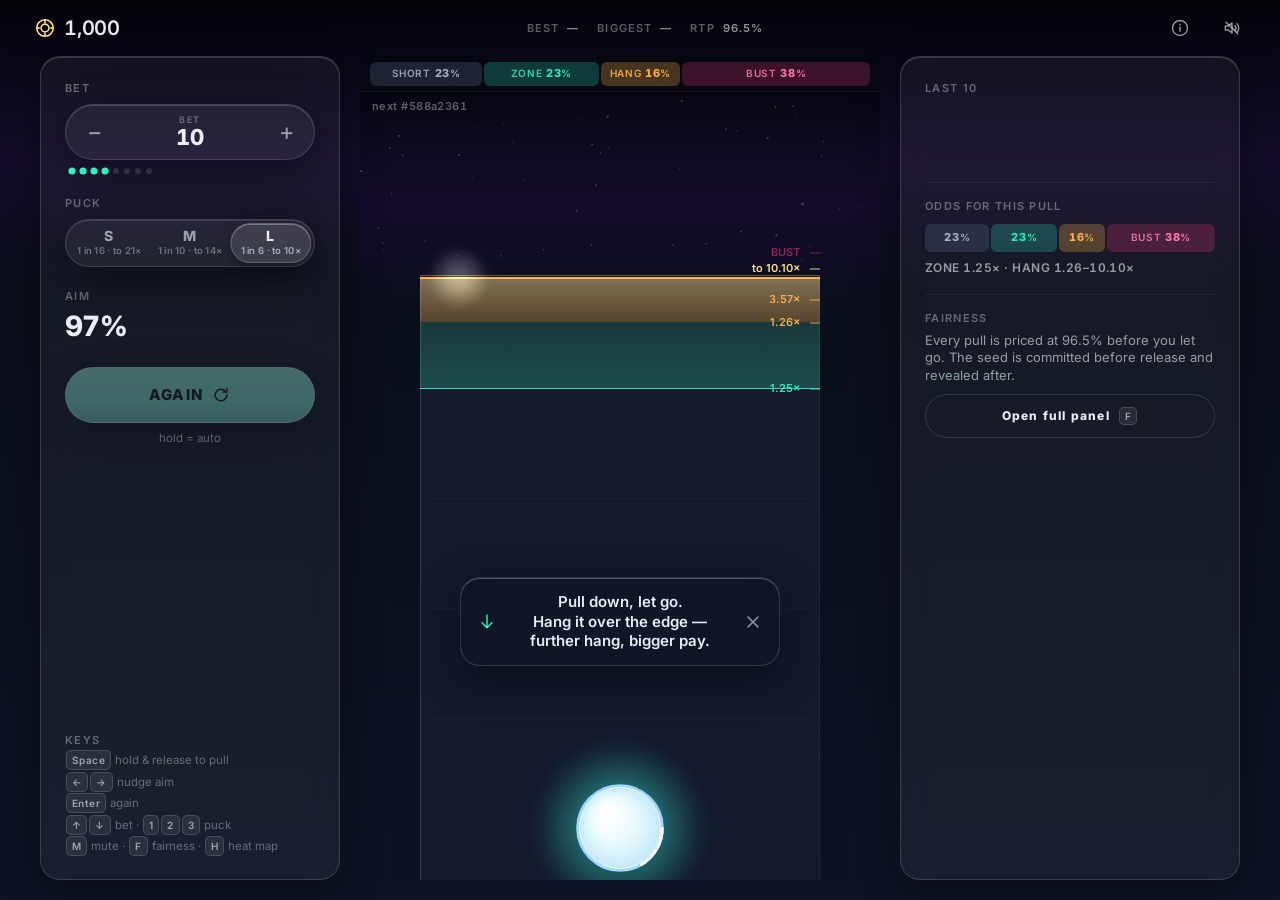
==== overhang/index.html @ a9c5b168 "Add OVERHANG: original casino-style puck game demo A self-contained, static, play-money demo under o" ====
<!doctype html>
<html lang="en">
<head>
  <meta charset="utf-8" />
  <meta name="viewport" content="width=device-width, initial-scale=1, viewport-fit=cover" />
  <meta name="theme-color" content="#070B14" />
  <meta name="description" content="OVERHANG — slide a glass puck toward the edge of the void. The more it hangs, the more it pays. Play-money demo." />
  <title>OVERHANG</title>
  <link rel="preconnect" href="https://fonts.googleapis.com" />
  <link rel="preconnect" href="https://fonts.gstatic.com" crossorigin />
  <link rel="stylesheet" href="https://fonts.googleapis.com/css2?family=Inter:wght@400;600;800&display=swap" />
  <link rel="stylesheet" href="style.css" />
</head>
<body>
  <svg width="0" height="0" style="position:absolute" aria-hidden="true" focusable="false">
    <defs>
      <symbol id="i-chip" viewBox="0 0 24 24"><circle cx="12" cy="12" r="9" fill="none" stroke="currentColor" stroke-width="1.75"/><circle cx="12" cy="12" r="4.25" fill="none" stroke="currentColor" stroke-width="1.75"/><path d="M12 3v3M12 18v3M3 12h3M18 12h3" stroke="currentColor" stroke-width="1.75" stroke-linecap="round"/></symbol>
      <symbol id="i-info" viewBox="0 0 24 24"><circle cx="12" cy="12" r="9" fill="none" stroke="currentColor" stroke-width="1.75"/><path d="M12 11v5" stroke="currentColor" stroke-width="1.75" stroke-linecap="round"/><circle cx="12" cy="8" r="1" fill="currentColor"/></symbol>
      <symbol id="i-sound" viewBox="0 0 24 24"><path d="M4 9.5v5h3.5L12 18V6L7.5 9.5H4z" fill="none" stroke="currentColor" stroke-width="1.75" stroke-linejoin="round"/><path class="wave" d="M15.5 9.2a4 4 0 0 1 0 5.6M18 6.8a7.5 7.5 0 0 1 0 10.4" fill="none" stroke="currentColor" stroke-width="1.75" stroke-linecap="round"/><path class="slash" d="M5 5l14 14" fill="none" stroke="currentColor" stroke-width="1.75" stroke-linecap="round"/></symbol>
      <symbol id="i-again" viewBox="0 0 24 24"><path d="M19 12a7 7 0 1 1-2.05-4.95" fill="none" stroke="currentColor" stroke-width="1.75" stroke-linecap="round"/><path d="M19 4v4.5h-4.5" fill="none" stroke="currentColor" stroke-width="1.75" stroke-linecap="round" stroke-linejoin="round"/></symbol>
      <symbol id="i-close" viewBox="0 0 24 24"><path d="M6 6l12 12M18 6L6 18" fill="none" stroke="currentColor" stroke-width="1.75" stroke-linecap="round"/></symbol>
      <symbol id="i-arrow-down" viewBox="0 0 24 24"><path d="M12 4v15M6 13l6 6 6-6" fill="none" stroke="currentColor" stroke-width="1.75" stroke-linecap="round" stroke-linejoin="round"/></symbol>
    </defs>
  </svg>

  <div id="app" class="app">
    <!-- Top bar -->
    <header class="topbar">
      <button id="balanceBtn" class="balance" type="button" aria-label="Balance. Opens the fairness panel" data-testid="balance">
        <svg class="icon" aria-hidden="true"><use href="#i-chip"/></svg>
        <span id="balance" class="num">1,000</span>
      </button>
      <div class="topbar-stats" id="topStats" aria-hidden="true">
        <span>BEST <b id="statBest" class="num">—</b></span>
        <span>BIGGEST <b id="statBiggest" class="num">—</b></span>
        <span>RTP <b id="statRtp" class="num">—</b></span>
      </div>
      <div class="topbar-actions">
        <button id="infoBtn" class="iconbtn" type="button" aria-label="Fairness and rules" data-testid="info"><svg class="icon" aria-hidden="true"><use href="#i-info"/></svg></button>
        <button id="muteBtn" class="iconbtn" type="button" aria-label="Sound" aria-pressed="false" data-testid="mute"><svg class="icon" aria-hidden="true"><use href="#i-sound"/></svg></button>
      </div>
    </header>

    <!-- Stage: canvas + non-interactive overlays -->
    <main class="stage" id="stage">
      <canvas id="canvas" data-testid="canvas"></canvas>

      <div class="odds" id="odds" data-testid="odds" aria-hidden="true">
        <div class="odds-bar">
          <div class="seg seg-short" id="oddsShort"><span class="seg-label">SHORT</span><span class="seg-val num"><b>23</b>%</span></div>
          <div class="seg seg-zone" id="oddsZone"><span class="seg-label">ZONE</span><span class="seg-val num"><b>23</b>%</span></div>
          <div class="seg seg-hang" id="oddsHang"><span class="seg-label">HANG</span><span class="seg-val num"><b>16</b>%</span></div>
          <div class="seg seg-bust" id="oddsBust"><span class="seg-label">BUST</span><span class="seg-val num"><b>38</b>%</span></div>
        </div>
        <div class="odds-chip num" id="oddsChip" hidden>ALL PAYS ×1.13</div>
      </div>

      <div class="corner num" id="corner" aria-hidden="true">
        <div id="cornerNext">next #--------</div>
        <div id="cornerLast"></div>
      </div>

      <div class="lockup" id="lockup" aria-hidden="true">
        <div class="lockup-tier" id="lockupTier"></div>
        <div class="lockup-mult num" id="lockupMult"></div>
        <div class="lockup-sub num" id="lockupSub"></div>
        <div class="lockup-win num" id="lockupWin"></div>
      </div>

      <div class="caption" id="caption" hidden>Top up to play</div>

      <div class="hint" id="hint" hidden data-testid="hint">
        <svg class="icon hint-arrow" aria-hidden="true"><use href="#i-arrow-down"/></svg>
        <p>Pull down, let go.<br/>Hang it over the edge — further hang, bigger pay.</p>
        <button class="hint-close" id="hintClose" type="button" aria-label="Dismiss hint"><svg class="icon" aria-hidden="true"><use href="#i-close"/></svg></button>
      </div>
    </main>

    <!-- Controls: footer on phone, left console on desktop -->
    <aside class="console console-left" id="controls">
      <div class="group group-bet">
        <div class="label desk-only">BET</div>
        <div class="pill bet-pill" id="betPill" data-testid="bet">
          <button class="pill-btn" id="betDown" type="button" aria-label="Decrease bet">−</button>
          <button class="pill-value" id="betValue" type="button" aria-label="Bet amount. Long press for maximum"><span class="pill-caption">BET</span><span class="num" id="betNum">10</span></button>
          <button class="pill-btn" id="betUp" type="button" aria-label="Increase bet">+</button>
        </div>
        <div class="ladder desk-only" id="ladder" aria-hidden="true"></div>
      </div>

      <div class="group group-size">
        <div class="label desk-only">PUCK</div>
        <div class="segmented" id="sizeSeg" role="group" aria-label="Puck size" data-testid="sizes">
          <span class="seg-thumb" aria-hidden="true"></span>
          <button type="button" class="seg-btn" data-size="S" aria-pressed="false" title="Small puck · hangs about 1 in 16 · pays to 21×"><span class="seg-main">S</span><span class="seg-sub">1 in 16 · to 21×</span></button>
          <button type="button" class="seg-btn" data-size="M" aria-pressed="false" title="Medium puck · hangs about 1 in 10 · pays to 14×"><span class="seg-main">M</span><span class="seg-sub">1 in 10 · to 14×</span></button>
          <button type="button" class="seg-btn" data-size="L" aria-pressed="true" title="Large puck · hangs about 1 in 6 · pays to 10×"><span class="seg-main">L</span><span class="seg-sub">1 in 6 · to 10×</span></button>
        </div>
      </div>

      <div class="group group-aim desk-only">
        <div class="label">AIM</div>
        <div class="aim-read num" id="aimRead">97%</div>
      </div>

      <div class="group group-again">
        <button class="pill again" id="againBtn" type="button" disabled data-testid="again">
          <span>AGAIN</span>
          <svg class="icon" aria-hidden="true"><use href="#i-again"/></svg>
        </button>
        <button class="pill topup" id="topupBtn" type="button" hidden data-testid="topup">TOP UP +1,000</button>
        <div class="keys desk-only" aria-hidden="true">
          <span>hold = auto</span>
        </div>
      </div>

      <div class="group group-keys desk-only" aria-hidden="true">
        <div class="label">KEYS</div>
        <div class="keys">
          <span><kbd>Space</kbd> hold &amp; release to pull</span>
          <span><kbd>←</kbd><kbd>→</kbd> nudge aim</span>
          <span><kbd>Enter</kbd> again</span>
          <span><kbd>↑</kbd><kbd>↓</kbd> bet · <kbd>1</kbd><kbd>2</kbd><kbd>3</kbd> puck</span>
          <span><kbd>M</kbd> mute · <kbd>F</kbd> fairness · <kbd>H</kbd> heat map</span>
        </div>
      </div>
    </aside>

    <!-- Right console (desktop only) -->
    <aside class="console console-right" id="rightCol" aria-hidden="true">
      <section class="panel">
        <div class="label">LAST 10</div>
        <ol class="results" id="results"></ol>
      </section>
      <section class="panel">
        <div class="label">ODDS FOR THIS PULL</div>
        <div class="odds-bar odds-bar-card" id="oddsCard">
          <div class="seg seg-short"><span class="seg-label">SHORT</span><span class="seg-val num"><b>23</b>%</span></div>
          <div class="seg seg-zone"><span class="seg-label">ZONE</span><span class="seg-val num"><b>23</b>%</span></div>
          <div class="seg seg-hang"><span class="seg-label">HANG</span><span class="seg-val num"><b>16</b>%</span></div>
          <div class="seg seg-bust"><span class="seg-label">BUST</span><span class="seg-val num"><b>38</b>%</span></div>
        </div>
        <div class="odds-pays num" id="oddsPays">ZONE 1.25× · HANG 1.26–10.10×</div>
        <div class="odds-chip num" id="oddsChipCard" hidden>ALL PAYS ×1.13</div>
      </section>
      <section class="panel">
        <div class="label">FAIRNESS</div>
        <p class="small">Every pull is priced at 96.5% before you let go. The seed is committed before release and revealed after.</p>
        <button class="pill ghost-pill" id="openFairness" type="button">Open full panel <kbd>F</kbd></button>
      </section>
    </aside>
  </div>

  <!-- Fairness panel: bottom sheet on phone, modal on desktop -->
  <div class="sheet-backdrop" id="sheetBackdrop" hidden></div>
  <section class="sheet" id="fairness" role="dialog" aria-modal="true" aria-labelledby="fairTitle" hidden data-testid="fairness">
    <header class="sheet-head">
      <h2 id="fairTitle">How OVERHANG pays</h2>
      <button class="iconbtn" id="fairClose" type="button" aria-label="Close"><svg class="icon" aria-hidden="true"><use href="#i-close"/></svg></button>
    </header>
    <div class="sheet-body">
      <p><b>How it pays.</b> Your puck stops at <i>aim × wax</i>, where wax is one random draw (log-normal, σ = 0.10) made before you let go. Below the 90% line: nothing. In the pay zone: 1.25×. Nose over the edge: the multiplier is how far it hangs, from about 1.3× to 10× (L), 14× (M) or 21× (S). Past the edge: it falls.</p>
      <p><b>Every pull is priced at 96.5%.</b> Shallow and deep pulls short or bust more often, so everything they win is scaled up by a factor that depends only on your aim (“ALL PAYS ×1.13”), and every pull returns the same 96.5% on average before rounding (multipliers are rounded down to 0.01×, so the long-run figure is about 96.3%). The table below is that pricing for your current puck.</p>
      <p class="honesty" data-testid="honesty"><b>The outcome is decided by the draw and your own aim. Nothing adjusts it afterward: no balance-aware weighting, no streak logic, no near-miss injection. The pricing factor is a function of aim only, shown before release.</b></p>

      <div class="label">PRICING FOR THE <span id="fairSize">L</span> PUCK</div>
      <div class="table-wrap">
        <table class="fair-table num" id="fairTable" data-testid="fair-table">
          <thead><tr><th>Aim</th><th>Short</th><th>Zone</th><th>Hang</th><th>Bust</th><th>Factor</th><th>Zone pays</th><th>Hang pays</th></tr></thead>
          <tbody></tbody>
        </table>
      </div>

      <div class="label">SESSION</div>
      <p class="num" id="fairSession">0 rounds</p>
      <div class="stats-grid num">
        <div><span>Best overhang</span><b id="fairBest">—</b></div>
        <div><span>Biggest win</span><b id="fairBiggest">—</b></div>
        <div><span>Hangs</span><b id="fairHangs">0</b></div>
        <div><span>Top-ups</span><b id="fairTopups">0</b></div>
      </div>

      <div class="label">SETTINGS</div>
      <div class="toggles">
        <label class="toggle"><input type="checkbox" id="togReduce" /><span>Reduce motion</span></label>
        <label class="toggle"><input type="checkbox" id="togHeat" checked /><span>Show heat-map dots</span></label>
      </div>

      <div class="label">VERIFY A ROUND</div>
      <p class="small">We show SHA-256(seed) before you release and the seed after. Z = √(−2 ln u₁)·cos(2π u₂) from the first 8 seed bytes, wax = e<sup>0.1·Z</sup>, stop = aim × wax. In the console, <code>__overhang.setSeedHex(hex)</code> replays any seed.</p>
      <div class="label">LAST 20 ROUNDS</div>
      <div class="table-wrap">
        <table class="fair-table log-table num" id="logTable" data-testid="log-table">
          <thead><tr><th>#</th><th>Commit</th><th>Seed</th><th>Aim</th><th>Puck</th><th>Bet</th><th>Wax</th><th>Stop</th><th>Result</th><th>Win</th></tr></thead>
          <tbody></tbody>
        </table>
      </div>
      <p class="small muted">Play-money demo. No real money, no accounts.</p>
    </div>
  </section>

  <div class="sr-only" aria-live="polite" id="live"></div>

  <script src="math.js" defer></script>
  <script src="audio.js" defer></script>
  <script src="game.js" defer></script>
</body>
</html>
---- overhang/style.css ----
/* OVERHANG — styles. Tokens from the build spec §6.1. */
:root {
  --bg-0: #070B14;
  --bg-1: #0D1424;
  --void-0: #03030A;
  --void-1: #140C2A;
  --glass: rgba(255, 255, 255, 0.05);
  --glass-hi: rgba(255, 255, 255, 0.14);
  --glass-lo: rgba(0, 0, 0, 0.35);
  --deck: #121A2C;
  --deck-line: rgba(255, 255, 255, 0.06);
  --zone: #2EF2C8;
  --zone-fill: rgba(46, 242, 200, 0.22);
  --ledge: #FFB547;
  --ledge-fill: rgba(255, 181, 71, 0.28);
  --gold: #FFE08A;
  --bust: #FF3D81;
  --short: #5B6B8A;
  --puck: #EAFBFF;
  --puck-ring: #9FD8FF;
  --text: #E8EDF7;
  --text-2: rgba(232, 237, 247, 0.62);
  --text-3: rgba(232, 237, 247, 0.38);
  --focus: #7FD6FF;

  --font: "Inter", system-ui, -apple-system, "Segoe UI", Roboto, sans-serif;
  --ease-out: cubic-bezier(0.2, 0.9, 0.2, 1);
  --ease-back: cubic-bezier(0.34, 1.56, 0.64, 1);
  --shadow: 0 12px 40px rgba(0, 0, 0, 0.45);
  --topbar-h: 56px;
  --sat: env(safe-area-inset-top, 0px);
  --sab: env(safe-area-inset-bottom, 0px);
  --sal: env(safe-area-inset-left, 0px);
  --sar: env(safe-area-inset-right, 0px);
}

/* ---------- Reset ---------- */
*, *::before, *::after { box-sizing: border-box; }
html, body {
  margin: 0; padding: 0;
  height: 100%; width: 100%;
  overflow: hidden; overflow-x: hidden;
  overscroll-behavior: none;
}
body {
  font-family: var(--font);
  font-size: 14px; line-height: 1.35;
  color: var(--text);
  background: linear-gradient(180deg, var(--bg-0) 0%, var(--bg-1) 100%);
  -webkit-font-smoothing: antialiased;
  -webkit-tap-highlight-color: transparent;
  -webkit-touch-callout: none;
  user-select: none; -webkit-user-select: none;
}
button { font: inherit; color: inherit; background: none; border: 0; padding: 0; margin: 0; cursor: pointer; touch-action: manipulation; }
button:disabled { cursor: default; }
button:focus { outline: none; }
button:focus-visible, input:focus-visible { outline: 2px solid var(--focus); outline-offset: 2px; }
.num { font-variant-numeric: tabular-nums; font-feature-settings: "tnum" 1; }
.icon { width: 20px; height: 20px; display: inline-block; vertical-align: middle; flex: none; }
.sr-only { position: absolute; width: 1px; height: 1px; overflow: hidden; clip: rect(0 0 0 0); white-space: nowrap; }
kbd {
  font: 600 10px/1 var(--font); letter-spacing: 0.04em;
  padding: 3px 5px; border-radius: 5px;
  background: rgba(255,255,255,0.08); border: 1px solid var(--glass-hi);
  color: var(--text-2); margin: 0 1px;
}
.label {
  font-size: 11px; font-weight: 600; letter-spacing: 0.12em; text-transform: uppercase;
  color: var(--text-3);
}
.small { font-size: 13px; color: var(--text-2); margin: 6px 0 10px; }
.muted { color: var(--text-3); }

/* ---------- App grid ---------- */
.app {
  position: fixed; inset: 0;
  height: 100vh; height: 100dvh;
  width: 100%; max-width: 100vw;
  display: grid;
  grid-template-rows: calc(var(--topbar-h) + var(--sat)) minmax(0, 1fr) auto;
  grid-template-columns: minmax(0, 1fr);
  grid-template-areas: "top" "stage" "controls";
}

/* ---------- Top bar ---------- */
.topbar {
  grid-area: top;
  display: flex; align-items: center; justify-content: space-between; gap: 12px;
  padding: var(--sat) calc(12px + var(--sar)) 0 calc(12px + var(--sal));
  min-width: 0;
}
.balance {
  display: inline-flex; align-items: center; gap: 8px;
  height: 48px; padding: 0 14px 0 10px; border-radius: 999px;
  font-size: 20px; font-weight: 600; letter-spacing: -0.01em;
  color: var(--text);
  transition: transform 160ms var(--ease-out), background 160ms;
}
.balance .icon { color: var(--gold); width: 22px; height: 22px; }
.balance:active { transform: scale(0.96); transition-duration: 90ms; }
.balance.pulse { animation: pulse 320ms var(--ease-out); }
@keyframes pulse { 0% { transform: scale(1); } 35% { transform: scale(1.05); } 100% { transform: scale(1); } }
.topbar-stats { display: none; gap: 18px; font-size: 11px; letter-spacing: 0.1em; color: var(--text-3); font-weight: 600; }
.topbar-stats b { color: var(--text-2); font-weight: 600; margin-left: 4px; }
.topbar-actions { display: flex; gap: 4px; }
.iconbtn {
  width: 48px; height: 48px; border-radius: 999px;
  display: inline-flex; align-items: center; justify-content: center;
  color: var(--text-2);
  transition: transform 160ms var(--ease-out), color 160ms, background 160ms;
}
.iconbtn:hover { color: var(--text); background: rgba(255,255,255,0.05); }
.iconbtn:active { transform: scale(0.96); transition-duration: 90ms; }
#muteBtn .slash { opacity: 0; transition: opacity 160ms; }
#muteBtn .wave { transition: opacity 160ms; }
#muteBtn[aria-pressed="true"] .slash { opacity: 1; }
#muteBtn[aria-pressed="true"] .wave { opacity: 0.25; }

/* ---------- Stage ---------- */
.stage {
  grid-area: stage;
  position: relative; min-height: 0; min-width: 0;
  overflow: hidden;
}
#canvas {
  position: absolute; inset: 0; width: 100%; height: 100%;
  display: block;
  touch-action: none;
  cursor: grab;
}
#canvas.aiming { cursor: grabbing; }
.stage.locked #canvas { cursor: default; }

/* Odds strip (flat fill, never blurred: it sits over the canvas during play) */
.odds {
  position: absolute; top: 0; left: 0; right: 0; height: 36px;
  display: flex; align-items: center; gap: 8px;
  padding: 0 10px;
  background: rgba(7, 11, 20, 0.72);
  border-bottom: 1px solid rgba(255,255,255,0.05);
  pointer-events: none;
  z-index: 2;
}
.odds-bar { display: flex; flex: 1; min-width: 0; height: 24px; gap: 2px; }
.odds-bar .seg {
  display: flex; align-items: center; justify-content: center; gap: 4px;
  min-width: 0; height: 100%;
  border-radius: 6px;
  font-size: 10px; font-weight: 600; letter-spacing: 0.06em;
  overflow: hidden; white-space: nowrap;
  flex: 1 1 25%;
  transition: flex-basis 120ms cubic-bezier(0.33, 1, 0.68, 1);
}
.odds-bar .seg-label { opacity: 0.85; }
.odds-bar .seg-val b { font-weight: 800; font-size: 11px; }
.odds-bar .seg-val { opacity: 0.95; }
.seg-short { background: rgba(91,107,138,0.28); color: #A9B6D1; }
.seg-zone  { background: rgba(46,242,200,0.22); color: var(--zone); }
.seg-hang  { background: rgba(255,181,71,0.26); color: var(--ledge); }
.seg-bust  { background: rgba(255,61,129,0.22); color: #FF7FAB; }
.odds-bar .seg.narrow .seg-label { display: none; }
.odds-bar .seg.tiny .seg-val { display: none; }
.odds-chip {
  flex: none; height: 22px; padding: 0 9px; border-radius: 999px;
  display: inline-flex; align-items: center;
  font-size: 10px; font-weight: 800; letter-spacing: 0.08em;
  color: #2A1B05; background: var(--ledge);
  box-shadow: 0 0 14px rgba(255,181,71,0.45);
  animation: chipIn 200ms var(--ease-back);
}
.odds-chip[hidden] { display: none; }
@keyframes chipIn { from { transform: scale(0.8); opacity: 0; } to { transform: scale(1); opacity: 1; } }

.corner {
  position: absolute; top: 42px; left: 12px;
  font-size: 11px; font-weight: 600; letter-spacing: 0.04em;
  color: var(--text-3); line-height: 1.5;
  pointer-events: none; z-index: 2;
}
.corner div { transition: opacity 300ms; }

/* Result lockup: DOM text below the ledge, moves with resize only */
.lockup {
  position: absolute; left: 50%; top: 240px;
  transform: translateX(-50%);
  width: 320px; max-width: 90%;
  text-align: center; pointer-events: none; z-index: 2;
  opacity: 0;
  transition: opacity 300ms var(--ease-out);
  text-shadow: 0 2px 18px rgba(0,0,0,0.6), 0 0 2px rgba(0,0,0,0.6);
}
.lockup.show { opacity: 1; transition-duration: 80ms; }
.lockup-tier {
  font-size: 12px; font-weight: 800; letter-spacing: 0.3em; text-transform: uppercase;
  color: var(--gold); min-height: 16px;
  opacity: 0; transform: translateY(4px);
}
.lockup-tier.in { animation: tierIn 420ms var(--ease-out) forwards; }
@keyframes tierIn { from { letter-spacing: 0.1em; opacity: 0; transform: translateY(4px); } to { letter-spacing: 0.3em; opacity: 1; transform: translateY(0); } }
.lockup-mult {
  font-size: 44px; font-weight: 800; letter-spacing: -0.02em; line-height: 1.05;
  color: var(--text); min-height: 48px;
  transform-origin: 50% 60%;
}
.lockup-mult.pop { animation: pop 220ms var(--ease-back); }
.lockup-mult.big { animation: bigpop 360ms var(--ease-out); }
.lockup-mult.hang { color: var(--ledge); }
.lockup-mult.gold { color: var(--gold); }
.lockup-mult.zone { color: var(--zone); }
.lockup-mult.bust { color: var(--bust); }
.lockup-mult.short { color: var(--short); font-size: 30px; letter-spacing: 0.2em; }
@keyframes pop { from { transform: scale(0.8); } 60% { transform: scale(1.08); } to { transform: scale(1); } }
@keyframes bigpop { 0% { transform: scale(1); } 40% { transform: scale(1.25); } 100% { transform: scale(1); } }
.lockup-sub {
  font-size: 13px; font-weight: 600; letter-spacing: 0.12em; text-transform: uppercase;
  color: var(--text-2); margin-top: 4px; min-height: 18px;
}
.lockup-sub.best { color: var(--gold); animation: bestIn 260ms var(--ease-back); }
@keyframes bestIn { from { transform: scale(1.3); opacity: 0; } to { transform: scale(1); opacity: 1; } }
.lockup-win { font-size: 16px; font-weight: 600; color: var(--zone); margin-top: 2px; min-height: 20px; }
.lockup-win.hang { color: var(--ledge); }
.lockup-win.gold { color: var(--gold); }

.caption {
  position: absolute; left: 0; right: 0; bottom: 34%;
  text-align: center; font-size: 13px; font-weight: 600; letter-spacing: 0.12em; text-transform: uppercase;
  color: var(--text-3); pointer-events: none; z-index: 2;
}
.caption[hidden] { display: none; }

/* Onboarding hint: the only blurred overlay over the canvas (only while open, before the first launch) */
.hint {
  position: absolute; left: 50%; bottom: 22%;
  transform: translateX(-50%);
  width: calc(100% - 48px); max-width: 320px;
  padding: 14px 52px 14px 52px;
  border-radius: 20px;
  background: rgba(13, 20, 36, 0.55);
  -webkit-backdrop-filter: blur(16px); backdrop-filter: blur(16px);
  border: 1px solid var(--glass-hi);
  box-shadow: var(--shadow), inset 0 1px 0 rgba(255,255,255,0.25);
  pointer-events: none; z-index: 3;
  text-align: center;
  opacity: 0; transition: opacity 300ms var(--ease-out);
}
.hint.show { opacity: 1; }
.hint[hidden] { display: none; }
.hint p { margin: 0; font-size: 15px; font-weight: 600; line-height: 1.3; }
.hint-arrow {
  position: absolute; left: 16px; top: 50%; margin-top: -10px;
  color: var(--zone);
  animation: nudge 1.4s ease-in-out infinite;
}
@keyframes nudge { 0%, 100% { transform: translateY(-4px); } 50% { transform: translateY(4px); } }
.hint-close {
  position: absolute; right: 2px; top: 50%; margin-top: -24px;
  width: 48px; height: 48px; border-radius: 999px;
  display: inline-flex; align-items: center; justify-content: center;
  color: var(--text-2); pointer-events: auto;
}

/* ---------- Controls console ---------- */
.console-left {
  grid-area: controls;
  display: grid;
  grid-template-columns: minmax(0, 1fr) auto;
  grid-template-areas: "size size" "bet again";
  gap: 10px 10px;
  padding: 8px calc(16px + var(--sar)) calc(12px + var(--sab)) calc(16px + var(--sal));
  min-width: 0;
}
.group { min-width: 0; }
.group-size { grid-area: size; }
.group-bet { grid-area: bet; }
.group-again { grid-area: again; }
@media (max-width: 899px) { .group-aim, .group-keys, .desk-only { display: none !important; } }

/* Pills */
.pill {
  height: 56px; border-radius: 999px;
  background: var(--glass);
  border: 1px solid var(--glass-hi);
  box-shadow: var(--shadow), inset 0 1px 0 rgba(255,255,255,0.18);
  display: inline-flex; align-items: center; justify-content: center;
  font-weight: 800; font-size: 15px; letter-spacing: 0.08em;
  color: var(--text);
  transition: transform 160ms var(--ease-out), border-color 160ms, box-shadow 160ms, opacity 200ms;
}
.pill:active { transform: scale(0.96); transition-duration: 90ms; border-color: rgba(255,255,255,0.26); }
.bet-pill {
  width: 100%; max-width: 220px;
  display: grid; grid-template-columns: 56px minmax(0, 1fr) 56px;
  padding: 0;
}
.bet-pill:active { transform: none; }
.pill-btn {
  height: 54px; width: 56px; border-radius: 999px;
  font-size: 24px; font-weight: 400; color: var(--text-2);
  display: inline-flex; align-items: center; justify-content: center;
  transition: transform 160ms var(--ease-out), color 160ms, background 160ms;
}
.pill-btn:hover { color: var(--text); }
.pill-btn:active { transform: scale(0.9); transition-duration: 90ms; background: rgba(255,255,255,0.06); }
.pill-btn:disabled { opacity: 0.3; }
.pill-value {
  height: 54px; display: flex; flex-direction: column; align-items: center; justify-content: center;
  line-height: 1;
}
.pill-value .pill-caption { font-size: 9px; font-weight: 600; letter-spacing: 0.16em; color: var(--text-3); margin-bottom: 2px; }
.pill-value .num { font-size: 22px; font-weight: 800; letter-spacing: -0.01em; }
.pill-value.flash .num { animation: flash 320ms var(--ease-out); }
@keyframes flash { 0% { color: var(--ledge); transform: scale(1.1); } 100% { color: var(--text); transform: scale(1); } }
.ladder { display: flex; gap: 5px; margin-top: 8px; padding: 0 4px; }
.ladder i { width: 6px; height: 6px; border-radius: 50%; background: rgba(255,255,255,0.12); transition: background 160ms, transform 160ms; }
.ladder i.on { background: var(--zone); transform: scale(1.2); }

.again {
  width: 150px; gap: 8px;
  color: #0B1A17;
  background: linear-gradient(180deg, #4FF7D3 0%, #2EF2C8 60%, #22D9B2 100%);
  border-color: rgba(255,255,255,0.35);
  box-shadow: 0 10px 30px rgba(46,242,200,0.25), inset 0 1px 0 rgba(255,255,255,0.45);
  animation: breathe 1.8s ease-in-out infinite;
}
.again .icon { width: 20px; height: 20px; }
.again:disabled { animation: none; opacity: 0.4; box-shadow: var(--shadow); filter: saturate(0.5); }
.again.pulse { animation: againPulse 420ms var(--ease-out), breathe 1.8s ease-in-out 420ms infinite; }
@keyframes breathe {
  0%, 100% { box-shadow: 0 10px 30px rgba(46,242,200,0.25), inset 0 1px 0 rgba(255,255,255,0.45); }
  50% { box-shadow: 0 10px 34px rgba(46,242,200,0.5), inset 0 1px 0 rgba(255,255,255,0.45); }
}
@keyframes againPulse { 0% { transform: scale(1); } 40% { transform: scale(1.04); } 100% { transform: scale(1); } }
.topup {
  width: 150px; font-size: 13px;
  color: #2A1B05;
  background: linear-gradient(180deg, #FFD079, var(--ledge));
  border-color: rgba(255,255,255,0.35);
  box-shadow: 0 10px 30px rgba(255,181,71,0.3), inset 0 1px 0 rgba(255,255,255,0.45);
}
.topup[hidden], .again[hidden] { display: none; }
.ghost-pill {
  height: 44px; width: 100%; font-size: 12px; letter-spacing: 0.1em; gap: 8px;
  background: transparent; box-shadow: none;
}

/* Segmented control */
.segmented {
  position: relative; height: 48px; width: 100%;
  display: grid; grid-template-columns: repeat(3, minmax(0, 1fr));
  border-radius: 999px; padding: 3px;
  background: var(--glass); border: 1px solid var(--glass-hi);
  box-shadow: inset 0 1px 0 rgba(255,255,255,0.12), var(--shadow);
}
.seg-thumb {
  position: absolute; top: 3px; bottom: 3px; left: 3px;
  width: calc((100% - 6px) / 3);
  border-radius: 999px;
  background: rgba(255,255,255,0.12);
  border: 1px solid rgba(255,255,255,0.18);
  box-shadow: inset 0 1px 0 rgba(255,255,255,0.3), 0 4px 14px rgba(0,0,0,0.3);
  transform: translateX(calc(var(--seg-idx, 2) * 100%));
  transition: transform 220ms var(--ease-out);
  pointer-events: none;
}
.seg-btn {
  position: relative; z-index: 1;
  height: 40px; border-radius: 999px;
  display: flex; flex-direction: column; align-items: center; justify-content: center;
  line-height: 1; color: var(--text-2);
  transition: color 160ms, transform 160ms var(--ease-out);
}
.seg-btn:active { transform: scale(0.96); transition-duration: 90ms; }
.seg-btn[aria-pressed="true"] { color: var(--text); }
.seg-main { font-size: 14px; font-weight: 800; letter-spacing: 0.08em; }
.seg-sub { font-size: 9.5px; font-weight: 600; letter-spacing: 0.03em; color: var(--text-3); margin-top: 3px; white-space: nowrap; }
.seg-btn[aria-pressed="true"] .seg-sub { color: var(--text-2); }

.aim-read { font-size: 28px; font-weight: 800; letter-spacing: -0.02em; margin-top: 4px; }
.keys { display: flex; flex-direction: column; gap: 6px; font-size: 11.5px; color: var(--text-3); margin-top: 6px; }

/* ---------- Right console (desktop) ---------- */
.console-right { display: none; }
.panel { padding: 0 0 18px; }
.panel + .panel { border-top: 1px solid rgba(255,255,255,0.06); padding-top: 16px; }
.results { list-style: none; margin: 8px 0 0; padding: 0; display: flex; flex-direction: column; gap: 4px; min-height: 60px; }
.results li {
  display: grid; grid-template-columns: 18px 60px 1fr auto; gap: 8px; align-items: center;
  font-size: 12.5px; font-weight: 600; padding: 4px 6px; border-radius: 8px;
  animation: rowIn 260ms var(--ease-out);
}
@keyframes rowIn { from { opacity: 0; transform: translateY(-6px); } to { opacity: 1; transform: none; } }
.results li .g { font-size: 12px; text-align: center; }
.results li.hang { color: var(--ledge); } .results li.hang .g::before { content: "⟂"; }
.results li.zone { color: var(--zone); } .results li.zone .g::before { content: "▭"; }
.results li.bust { color: var(--bust); } .results li.bust .g::before { content: "✕"; }
.results li.short { color: var(--short); } .results li.short .g::before { content: "—"; }
.results li .w { text-align: right; }
.results li .m { color: var(--text-2); font-weight: 600; }
.odds-bar-card { margin-top: 10px; height: 28px; }
.odds-pays { font-size: 12px; color: var(--text-2); margin-top: 8px; font-weight: 600; letter-spacing: 0.04em; }
.console-right .odds-chip { margin-top: 8px; }

/* ---------- Fairness sheet ---------- */
.sheet-backdrop {
  position: fixed; inset: 0; z-index: 20;
  background: rgba(3, 3, 10, 0.55);
  opacity: 0; transition: opacity 260ms var(--ease-out);
}
.sheet-backdrop.open { opacity: 1; }
.sheet-backdrop[hidden] { display: none; }
.sheet {
  position: fixed; left: 0; right: 0; bottom: 0; z-index: 21;
  max-height: 86vh; max-height: 86dvh;
  display: flex; flex-direction: column;
  border-radius: 20px 20px 0 0;
  background: rgba(13, 20, 36, 0.78);
  -webkit-backdrop-filter: blur(16px); backdrop-filter: blur(16px);
  border: 1px solid var(--glass-hi); border-bottom: 0;
  box-shadow: 0 -12px 40px rgba(0,0,0,0.45), inset 0 1px 0 rgba(255,255,255,0.25);
  transform: translateY(100%);
  transition: transform 260ms var(--ease-out);
  padding-bottom: var(--sab);
}
.sheet.open { transform: translateY(0); }
.sheet[hidden] { display: none; }
.sheet-head {
  display: flex; align-items: center; justify-content: space-between;
  padding: 10px 8px 6px 20px; flex: none;
}
.sheet-head h2 { margin: 0; font-size: 18px; font-weight: 800; letter-spacing: -0.01em; }
.sheet-body { overflow: auto; padding: 0 20px 20px; -webkit-overflow-scrolling: touch; overscroll-behavior: contain; }
.sheet-body p { margin: 8px 0; font-size: 14px; color: var(--text-2); }
.sheet-body p b { color: var(--text); }
.sheet-body .honesty { color: var(--text); padding: 10px 12px; border-radius: 12px; background: rgba(46,242,200,0.08); border: 1px solid rgba(46,242,200,0.25); }
.sheet-body .label { margin: 18px 0 8px; }
.table-wrap { overflow: auto; border-radius: 12px; border: 1px solid rgba(255,255,255,0.07); }
.fair-table { width: 100%; border-collapse: collapse; font-size: 12px; }
.fair-table th, .fair-table td { padding: 6px 8px; text-align: right; white-space: nowrap; }
.fair-table th { font-size: 10px; letter-spacing: 0.08em; text-transform: uppercase; color: var(--text-3); font-weight: 600; background: rgba(255,255,255,0.03); position: sticky; top: 0; }
.fair-table tbody tr:nth-child(odd) { background: rgba(255,255,255,0.025); }
.fair-table tr.cur td { color: var(--zone); font-weight: 600; }
.fair-table td.hang { color: var(--ledge); }
.fair-table td.zone { color: var(--zone); }
.fair-table td.bust { color: var(--bust); }
.fair-table td.short { color: var(--short); }
.fair-table td.seed { font-family: ui-monospace, SFMono-Regular, Menlo, monospace; font-size: 11px; color: var(--text-3); }
.stats-grid { display: grid; grid-template-columns: repeat(2, 1fr); gap: 8px; }
.stats-grid div { display: flex; justify-content: space-between; padding: 8px 12px; border-radius: 10px; background: rgba(255,255,255,0.04); font-size: 13px; }
.stats-grid span { color: var(--text-3); }
.stats-grid b { font-weight: 600; }
.toggles { display: flex; gap: 16px; flex-wrap: wrap; }
.toggle { display: inline-flex; align-items: center; gap: 8px; min-height: 48px; font-size: 14px; color: var(--text-2); cursor: pointer; }
.toggle input { width: 20px; height: 20px; accent-color: var(--zone); }
code { font-family: ui-monospace, SFMono-Regular, Menlo, monospace; font-size: 12px; color: var(--zone); }

/* ---------- Desktop layout ---------- */
@media (min-width: 900px) {
  body {
    /* page-wide void: the top of the page is the abyss, the consoles float on it */
    background:
      linear-gradient(180deg, var(--void-0) 0%, var(--void-1) 18%, rgba(20,12,42,0) 32%),
      linear-gradient(180deg, var(--bg-0) 0%, var(--bg-1) 100%);
  }
  .app {
    grid-template-columns: minmax(0, 1fr) 300px 520px 340px minmax(0, 1fr);
    grid-template-rows: var(--topbar-h) minmax(0, 1fr);
    grid-template-areas:
      "top top top top top"
      ". left stage right .";
    column-gap: 20px;
    padding-bottom: 20px;
  }
  .topbar { padding: 0 24px; }
  .topbar-stats { display: flex; }
  .stage { border-radius: 0; }
  .lockup-mult { font-size: 56px; min-height: 60px; }
  .lockup-mult.short { font-size: 36px; }
  .console {
    border-radius: 20px;
    background: var(--glass);
    border: 1px solid var(--glass-hi);
    box-shadow: var(--shadow), inset 0 1px 0 rgba(255,255,255,0.18);
    -webkit-backdrop-filter: blur(16px); backdrop-filter: blur(16px);
    padding: 24px;
    min-height: 0; overflow: auto;
  }
  .console-left {
    grid-area: left;
    display: flex; flex-direction: column; gap: 22px;
  }
  .group-bet .bet-pill { max-width: none; margin-top: 8px; }
  .group-size .segmented { margin-top: 8px; }
  .group-aim { display: block; }
  .group-again { display: flex; flex-direction: column; gap: 6px; }
  .group-again .again, .group-again .topup { width: 100%; }
  .group-again .keys { display: block; text-align: center; margin-top: 2px; }
  .group-keys { display: block; margin-top: auto; }
  .console-right { grid-area: right; display: flex; flex-direction: column; gap: 0; }
  .hint { bottom: 26%; }
  .sheet {
    left: 50%; right: auto; bottom: auto; top: 50%;
    width: min(760px, calc(100vw - 48px));
    max-height: min(84vh, 840px);
    border-radius: 20px; border-bottom: 1px solid var(--glass-hi);
    transform: translate(-50%, -50%) scale(0.96); opacity: 0;
    transition: transform 260ms var(--ease-out), opacity 260ms var(--ease-out);
    padding-bottom: 0;
  }
  .sheet.open { transform: translate(-50%, -50%) scale(1); opacity: 1; }
}
@media (min-width: 900px) and (max-width: 1099px) {
  .app { grid-template-columns: minmax(0, 1fr) 280px minmax(420px, 520px) 280px minmax(0, 1fr); column-gap: 14px; }
  .topbar-stats { display: none; }
}

/* Short phones */
@media (max-height: 640px) and (max-width: 899px) {
  .console-left { gap: 6px; padding-top: 6px; }
  .segmented { height: 44px; }
  .seg-btn { height: 36px; }
}

/* ---------- Reduced motion ---------- */
@media (prefers-reduced-motion: reduce) {
  .again, .again.pulse, .hint-arrow, .balance.pulse { animation: none !important; }
  .seg-thumb, .odds-bar .seg, .pill, .sheet, .sheet-backdrop, .lockup { transition-duration: 1ms !important; }
}
html.reduce-motion .again, html.reduce-motion .again.pulse, html.reduce-motion .hint-arrow, html.reduce-motion .balance.pulse { animation: none !important; }
html.reduce-motion .seg-thumb, html.reduce-motion .odds-bar .seg, html.reduce-motion .pill, html.reduce-motion .sheet, html.reduce-motion .sheet-backdrop, html.reduce-motion .lockup { transition-duration: 1ms !important; }
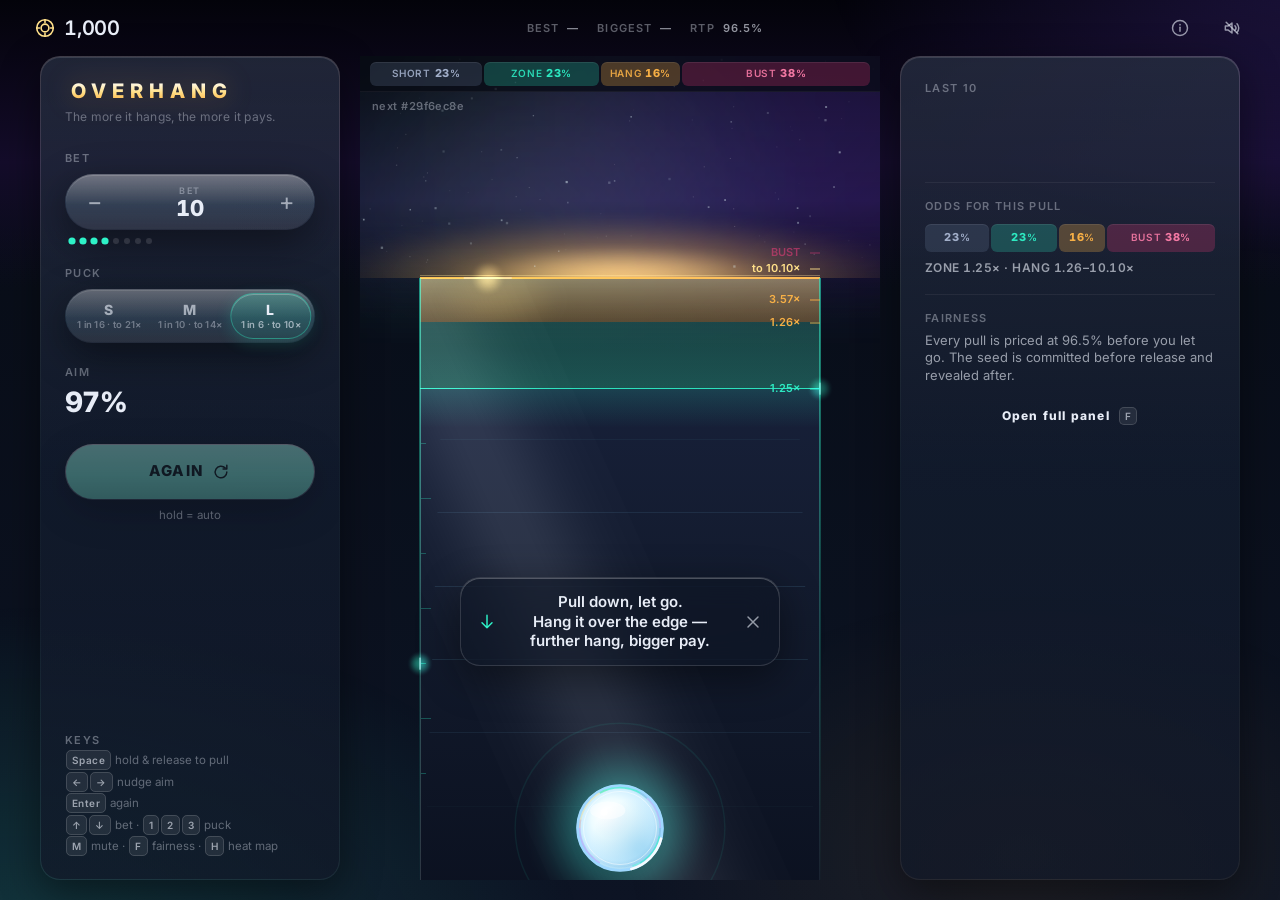
==== commit 63e0f65b: "overhang: liveliness pass on the UI Ambient motion and colour so the scene never reads as static: dr" ====
--- a/overhang/index.html
+++ b/overhang/index.html
@@ -55,6 +55,7 @@
         <div class="odds-chip num" id="oddsChip" hidden>ALL PAYS ×1.13</div>
       </div>
 
+      <div class="wordmark stage-wordmark" aria-hidden="true">OVERHANG</div>
       <div class="corner num" id="corner" aria-hidden="true">
         <div id="cornerNext">next #--------</div>
         <div id="cornerLast"></div>
@@ -78,6 +79,10 @@
 
     <!-- Controls: footer on phone, left console on desktop -->
     <aside class="console console-left" id="controls">
+      <div class="brand desk-only" aria-hidden="true">
+        <div class="wordmark">OVERHANG</div>
+        <div class="tagline">The more it hangs, the more it pays.</div>
+      </div>
       <div class="group group-bet">
         <div class="label desk-only">BET</div>
         <div class="pill bet-pill" id="betPill" data-testid="bet">
--- a/overhang/style.css
+++ b/overhang/style.css
@@ -81,11 +81,39 @@
   grid-template-rows: calc(var(--topbar-h) + var(--sat)) minmax(0, 1fr) auto;
   grid-template-columns: minmax(0, 1fr);
   grid-template-areas: "top" "stage" "controls";
-}
+  isolation: isolate;
+}
+/* ambient colour drift behind everything: transform-only animation, GPU composited */
+.app::before {
+  content: ""; position: absolute; inset: -25%; z-index: -1; pointer-events: none;
+  background:
+    radial-gradient(42% 38% at 18% 88%, rgba(46, 242, 200, 0.16) 0%, rgba(46, 242, 200, 0) 70%),
+    radial-gradient(38% 34% at 86% 12%, rgba(124, 80, 255, 0.22) 0%, rgba(124, 80, 255, 0) 70%),
+    radial-gradient(30% 28% at 70% 80%, rgba(255, 181, 71, 0.08) 0%, rgba(255, 181, 71, 0) 70%);
+  animation: drift 28s ease-in-out infinite alternate;
+  will-change: transform;
+}
+@keyframes drift {
+  0% { transform: translate3d(-3%, 2%, 0) scale(1); }
+  50% { transform: translate3d(2%, -2%, 0) scale(1.06); }
+  100% { transform: translate3d(3%, 3%, 0) scale(1.02); }
+}
+.wordmark {
+  font-weight: 800; letter-spacing: 0.32em; text-transform: uppercase; font-size: 13px; line-height: 1;
+  padding-left: 0.32em;
+  background: linear-gradient(180deg, #FFFFFF 0%, #FFE08A 55%, #FFB547 100%);
+  -webkit-background-clip: text; background-clip: text; color: transparent;
+  filter: drop-shadow(0 0 14px rgba(255, 181, 71, 0.35));
+  white-space: nowrap;
+}
+.stage-wordmark { position: absolute; right: 14px; top: 46px; font-size: 11px; letter-spacing: 0.3em; opacity: 0.9; pointer-events: none; z-index: 2; }
+.brand { margin-bottom: 4px; }
+.brand .wordmark { font-size: 20px; letter-spacing: 0.3em; }
+.brand .tagline { margin-top: 8px; font-size: 12px; color: var(--text-3); letter-spacing: 0.02em; }
 
 /* ---------- Top bar ---------- */
 .topbar {
-  grid-area: top;
+  grid-area: top; position: relative;
   display: flex; align-items: center; justify-content: space-between; gap: 12px;
   padding: var(--sat) calc(12px + var(--sar)) 0 calc(12px + var(--sal));
   min-width: 0;
@@ -100,6 +128,8 @@
 .balance .icon { color: var(--gold); width: 22px; height: 22px; }
 .balance:active { transform: scale(0.96); transition-duration: 90ms; }
 .balance.pulse { animation: pulse 320ms var(--ease-out); }
+.balance.pulse .icon { animation: spin 640ms var(--ease-out); }
+@keyframes spin { from { transform: rotate(0deg); } to { transform: rotate(360deg); } }
 @keyframes pulse { 0% { transform: scale(1); } 35% { transform: scale(1.05); } 100% { transform: scale(1); } }
 .topbar-stats { display: none; gap: 18px; font-size: 11px; letter-spacing: 0.1em; color: var(--text-3); font-weight: 600; }
 .topbar-stats b { color: var(--text-2); font-weight: 600; margin-left: 4px; }
@@ -152,6 +182,7 @@
   flex: 1 1 25%;
   transition: flex-basis 120ms cubic-bezier(0.33, 1, 0.68, 1);
 }
+.odds-bar .seg { box-shadow: inset 0 1px 0 rgba(255,255,255,0.08); }
 .odds-bar .seg-label { opacity: 0.85; }
 .odds-bar .seg-val b { font-weight: 800; font-size: 11px; }
 .odds-bar .seg-val { opacity: 0.95; }
@@ -205,10 +236,10 @@
 }
 .lockup-mult.pop { animation: pop 220ms var(--ease-back); }
 .lockup-mult.big { animation: bigpop 360ms var(--ease-out); }
-.lockup-mult.hang { color: var(--ledge); }
-.lockup-mult.gold { color: var(--gold); }
-.lockup-mult.zone { color: var(--zone); }
-.lockup-mult.bust { color: var(--bust); }
+.lockup-mult.hang { color: var(--ledge); text-shadow: 0 0 28px rgba(255,181,71,0.55), 0 2px 18px rgba(0,0,0,0.6); }
+.lockup-mult.gold { color: var(--gold); text-shadow: 0 0 34px rgba(255,224,138,0.7), 0 2px 18px rgba(0,0,0,0.6); }
+.lockup-mult.zone { color: var(--zone); text-shadow: 0 0 26px rgba(46,242,200,0.5), 0 2px 18px rgba(0,0,0,0.6); }
+.lockup-mult.bust { color: var(--bust); text-shadow: 0 0 26px rgba(255,61,129,0.5), 0 2px 18px rgba(0,0,0,0.6); }
 .lockup-mult.short { color: var(--short); font-size: 30px; letter-spacing: 0.2em; }
 @keyframes pop { from { transform: scale(0.8); } 60% { transform: scale(1.08); } to { transform: scale(1); } }
 @keyframes bigpop { 0% { transform: scale(1); } 40% { transform: scale(1.25); } 100% { transform: scale(1); } }
@@ -279,15 +310,23 @@
 /* Pills */
 .pill {
   height: 56px; border-radius: 999px;
-  background: var(--glass);
-  border: 1px solid var(--glass-hi);
-  box-shadow: var(--shadow), inset 0 1px 0 rgba(255,255,255,0.18);
+  background:
+    linear-gradient(180deg, rgba(255,255,255,0.085) 0%, rgba(255,255,255,0.035) 100%) padding-box,
+    linear-gradient(180deg, rgba(255,255,255,0.32) 0%, rgba(127,214,255,0.10) 55%, rgba(255,255,255,0.06) 100%) border-box;
+  border: 1px solid transparent;
+  box-shadow: var(--shadow), inset 0 1px 0 rgba(255,255,255,0.14);
   display: inline-flex; align-items: center; justify-content: center;
   font-weight: 800; font-size: 15px; letter-spacing: 0.08em;
   color: var(--text);
   transition: transform 160ms var(--ease-out), border-color 160ms, box-shadow 160ms, opacity 200ms;
 }
-.pill:active { transform: scale(0.96); transition-duration: 90ms; border-color: rgba(255,255,255,0.26); }
+.pill:active { transform: scale(0.96); transition-duration: 90ms; }
+@media (hover: hover) {
+  .pill:hover { box-shadow: var(--shadow), inset 0 1px 0 rgba(255,255,255,0.2), 0 0 0 1px rgba(127,214,255,0.12), 0 0 24px rgba(46,242,200,0.10); }
+  .again:not(:disabled):hover { filter: brightness(1.06); }
+  .seg-btn:hover { color: var(--text); }
+  .iconbtn:hover .icon { filter: drop-shadow(0 0 6px rgba(127,214,255,0.5)); }
+}
 .bet-pill {
   width: 100%; max-width: 220px;
   display: grid; grid-template-columns: 56px minmax(0, 1fr) 56px;
@@ -316,13 +355,21 @@
 .ladder i.on { background: var(--zone); transform: scale(1.2); }
 
 .again {
-  width: 150px; gap: 8px;
+  width: 150px; gap: 8px; position: relative; overflow: hidden;
   color: #0B1A17;
-  background: linear-gradient(180deg, #4FF7D3 0%, #2EF2C8 60%, #22D9B2 100%);
-  border-color: rgba(255,255,255,0.35);
+  background: linear-gradient(180deg, #5BFADA 0%, #2EF2C8 55%, #1FD2AD 100%) padding-box, linear-gradient(180deg, rgba(255,255,255,0.7), rgba(255,255,255,0.15)) border-box;
+  border: 1px solid transparent;
   box-shadow: 0 10px 30px rgba(46,242,200,0.25), inset 0 1px 0 rgba(255,255,255,0.45);
   animation: breathe 1.8s ease-in-out infinite;
 }
+.again::after {
+  content: ""; position: absolute; top: -20%; bottom: -20%; left: 0; width: 45%;
+  background: linear-gradient(105deg, rgba(255,255,255,0) 0%, rgba(255,255,255,0.45) 50%, rgba(255,255,255,0) 100%);
+  transform: translateX(-160%) skewX(-12deg);
+  animation: sheen 3.4s ease-in-out infinite; pointer-events: none;
+}
+.again:disabled::after { animation: none; opacity: 0; }
+@keyframes sheen { 0%, 55% { transform: translateX(-160%) skewX(-12deg); } 85%, 100% { transform: translateX(340%) skewX(-12deg); } }
 .again .icon { width: 20px; height: 20px; }
 .again:disabled { animation: none; opacity: 0.4; box-shadow: var(--shadow); filter: saturate(0.5); }
 .again.pulse { animation: againPulse 420ms var(--ease-out), breathe 1.8s ease-in-out 420ms infinite; }
@@ -346,26 +393,29 @@
 
 /* Segmented control */
 .segmented {
-  position: relative; height: 48px; width: 100%;
+  position: relative; height: 54px; width: 100%;
   display: grid; grid-template-columns: repeat(3, minmax(0, 1fr));
   border-radius: 999px; padding: 3px;
-  background: var(--glass); border: 1px solid var(--glass-hi);
-  box-shadow: inset 0 1px 0 rgba(255,255,255,0.12), var(--shadow);
+  background:
+    linear-gradient(180deg, rgba(255,255,255,0.07) 0%, rgba(255,255,255,0.03) 100%) padding-box,
+    linear-gradient(180deg, rgba(255,255,255,0.28) 0%, rgba(127,214,255,0.10) 55%, rgba(255,255,255,0.06) 100%) border-box;
+  border: 1px solid transparent;
+  box-shadow: inset 0 1px 0 rgba(255,255,255,0.1), var(--shadow);
 }
 .seg-thumb {
   position: absolute; top: 3px; bottom: 3px; left: 3px;
   width: calc((100% - 6px) / 3);
   border-radius: 999px;
-  background: rgba(255,255,255,0.12);
-  border: 1px solid rgba(255,255,255,0.18);
-  box-shadow: inset 0 1px 0 rgba(255,255,255,0.3), 0 4px 14px rgba(0,0,0,0.3);
+  background: linear-gradient(180deg, rgba(46,242,200,0.22) 0%, rgba(46,242,200,0.10) 100%);
+  border: 1px solid rgba(46,242,200,0.35);
+  box-shadow: inset 0 1px 0 rgba(255,255,255,0.25), 0 4px 16px rgba(46,242,200,0.18);
   transform: translateX(calc(var(--seg-idx, 2) * 100%));
   transition: transform 220ms var(--ease-out);
   pointer-events: none;
 }
 .seg-btn {
   position: relative; z-index: 1;
-  height: 40px; border-radius: 999px;
+  height: 46px; border-radius: 999px;
   display: flex; flex-direction: column; align-items: center; justify-content: center;
   line-height: 1; color: var(--text-2);
   transition: color 160ms, transform 160ms var(--ease-out);
@@ -478,13 +528,15 @@
   .lockup-mult.short { font-size: 36px; }
   .console {
     border-radius: 20px;
-    background: var(--glass);
-    border: 1px solid var(--glass-hi);
-    box-shadow: var(--shadow), inset 0 1px 0 rgba(255,255,255,0.18);
-    -webkit-backdrop-filter: blur(16px); backdrop-filter: blur(16px);
+    background:
+      linear-gradient(180deg, rgba(20,28,48,0.72) 0%, rgba(13,20,36,0.72) 100%) padding-box,
+      linear-gradient(180deg, rgba(255,255,255,0.22) 0%, rgba(127,214,255,0.08) 50%, rgba(255,255,255,0.05) 100%) border-box;
+    border: 1px solid transparent;
+    box-shadow: var(--shadow), inset 0 1px 0 rgba(255,255,255,0.12);
     padding: 24px;
     min-height: 0; overflow: auto;
   }
+  .stage-wordmark { display: none; }
   .console-left {
     grid-area: left;
     display: flex; flex-direction: column; gap: 22px;
@@ -517,14 +569,14 @@
 /* Short phones */
 @media (max-height: 640px) and (max-width: 899px) {
   .console-left { gap: 6px; padding-top: 6px; }
-  .segmented { height: 44px; }
-  .seg-btn { height: 36px; }
+  .segmented { height: 50px; }
+  .seg-btn { height: 42px; }
 }
 
 /* ---------- Reduced motion ---------- */
 @media (prefers-reduced-motion: reduce) {
-  .again, .again.pulse, .hint-arrow, .balance.pulse { animation: none !important; }
+  .again, .again.pulse, .hint-arrow, .balance.pulse, .again::after, .app::before, .balance.pulse .icon { animation: none !important; }
   .seg-thumb, .odds-bar .seg, .pill, .sheet, .sheet-backdrop, .lockup { transition-duration: 1ms !important; }
 }
-html.reduce-motion .again, html.reduce-motion .again.pulse, html.reduce-motion .hint-arrow, html.reduce-motion .balance.pulse { animation: none !important; }
+html.reduce-motion .again, html.reduce-motion .again.pulse, html.reduce-motion .hint-arrow, html.reduce-motion .balance.pulse, html.reduce-motion .again::after, html.reduce-motion .app::before, html.reduce-motion .balance.pulse .icon { animation: none !important; }
 html.reduce-motion .seg-thumb, html.reduce-motion .odds-bar .seg, html.reduce-motion .pill, html.reduce-motion .sheet, html.reduce-motion .sheet-backdrop, html.reduce-motion .lockup { transition-duration: 1ms !important; }
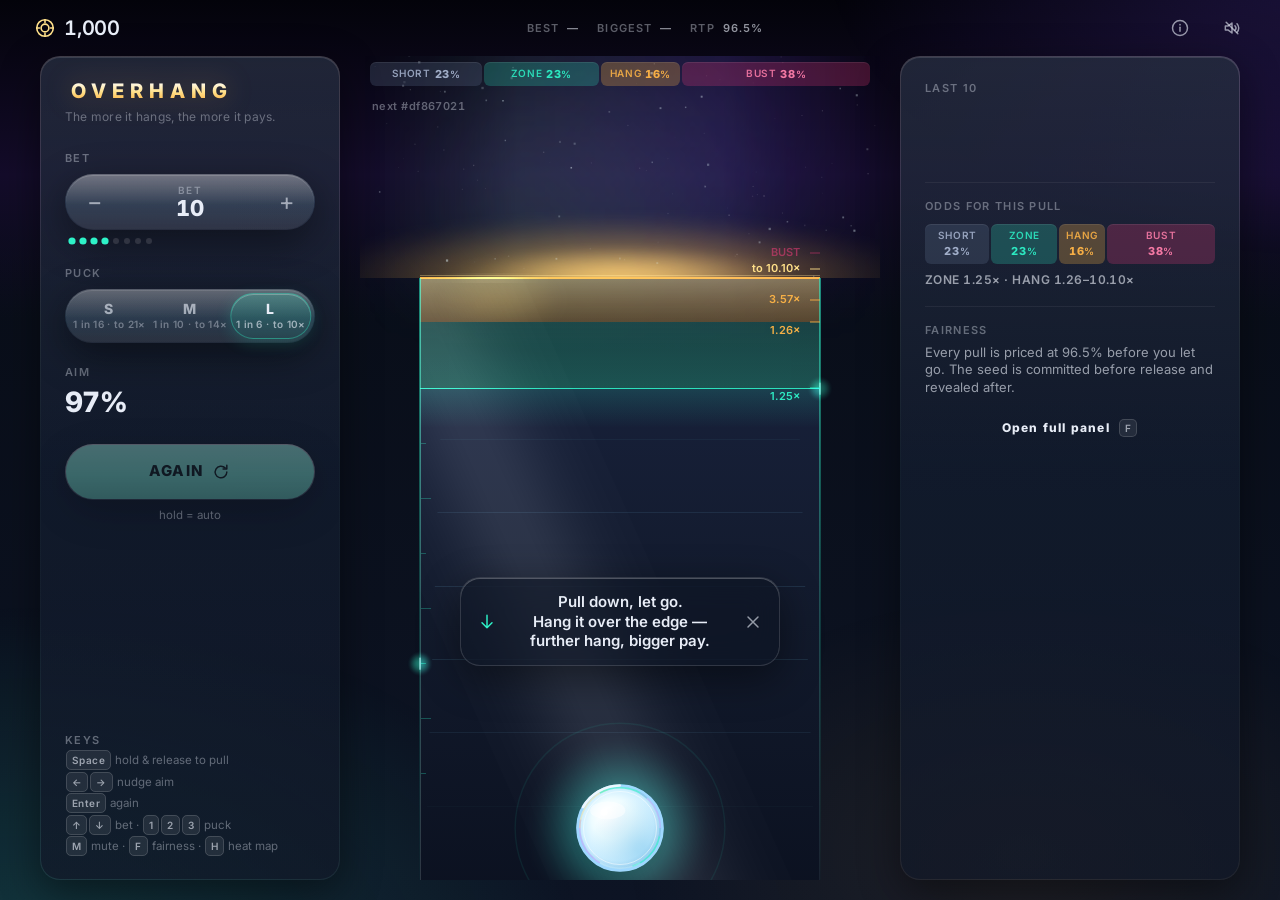
==== commit f3297f18: "overhang: apply reviewed fixes from the six-lens review Fixes confirmed by adversarial verification:" ====
--- a/overhang/index.html
+++ b/overhang/index.html
@@ -20,6 +20,11 @@
       <symbol id="i-again" viewBox="0 0 24 24"><path d="M19 12a7 7 0 1 1-2.05-4.95" fill="none" stroke="currentColor" stroke-width="1.75" stroke-linecap="round"/><path d="M19 4v4.5h-4.5" fill="none" stroke="currentColor" stroke-width="1.75" stroke-linecap="round" stroke-linejoin="round"/></symbol>
       <symbol id="i-close" viewBox="0 0 24 24"><path d="M6 6l12 12M18 6L6 18" fill="none" stroke="currentColor" stroke-width="1.75" stroke-linecap="round"/></symbol>
       <symbol id="i-arrow-down" viewBox="0 0 24 24"><path d="M12 4v15M6 13l6 6 6-6" fill="none" stroke="currentColor" stroke-width="1.75" stroke-linecap="round" stroke-linejoin="round"/></symbol>
+      <!-- LAST 10 result glyphs (same stroke as the rest of the icon set) -->
+      <symbol id="i-r-hang" viewBox="0 0 24 24"><path d="M4 19h16M12 19V6" fill="none" stroke="currentColor" stroke-width="2.5" stroke-linecap="round"/></symbol>
+      <symbol id="i-r-zone" viewBox="0 0 24 24"><rect x="4" y="7" width="16" height="10" rx="2" fill="none" stroke="currentColor" stroke-width="2.5"/></symbol>
+      <symbol id="i-r-bust" viewBox="0 0 24 24"><path d="M6 6l12 12M18 6L6 18" fill="none" stroke="currentColor" stroke-width="2.5" stroke-linecap="round"/></symbol>
+      <symbol id="i-r-short" viewBox="0 0 24 24"><path d="M5 12h14" fill="none" stroke="currentColor" stroke-width="2.5" stroke-linecap="round"/></symbol>
     </defs>
   </svg>
 
--- a/overhang/style.css
+++ b/overhang/style.css
@@ -208,7 +208,9 @@
   font-size: 11px; font-weight: 600; letter-spacing: 0.04em;
   color: var(--text-3); line-height: 1.5;
   pointer-events: none; z-index: 2;
-}
+  transition: opacity 200ms var(--ease-out);
+}
+.corner.dim { opacity: 0; }
 .corner div { transition: opacity 300ms; }
 
 /* Result lockup: DOM text below the ledge, moves with resize only */
@@ -276,6 +278,7 @@
   opacity: 0; transition: opacity 300ms var(--ease-out);
 }
 .hint.show { opacity: 1; }
+.hint:not(.show) { -webkit-backdrop-filter: none; backdrop-filter: none; }
 .hint[hidden] { display: none; }
 .hint p { margin: 0; font-size: 15px; font-weight: 600; line-height: 1.3; }
 .hint-arrow {
@@ -346,7 +349,7 @@
   height: 54px; display: flex; flex-direction: column; align-items: center; justify-content: center;
   line-height: 1;
 }
-.pill-value .pill-caption { font-size: 9px; font-weight: 600; letter-spacing: 0.16em; color: var(--text-3); margin-bottom: 2px; }
+.pill-value .pill-caption { font-size: 10px; font-weight: 600; letter-spacing: 0.16em; color: var(--text-3); margin-bottom: 2px; }
 .pill-value .num { font-size: 22px; font-weight: 800; letter-spacing: -0.01em; }
 .pill-value.flash .num { animation: flash 320ms var(--ease-out); }
 @keyframes flash { 0% { color: var(--ledge); transform: scale(1.1); } 100% { color: var(--text); transform: scale(1); } }
@@ -395,7 +398,7 @@
 .segmented {
   position: relative; height: 54px; width: 100%;
   display: grid; grid-template-columns: repeat(3, minmax(0, 1fr));
-  border-radius: 999px; padding: 3px;
+  border-radius: 999px; padding: 0 3px;
   background:
     linear-gradient(180deg, rgba(255,255,255,0.07) 0%, rgba(255,255,255,0.03) 100%) padding-box,
     linear-gradient(180deg, rgba(255,255,255,0.28) 0%, rgba(127,214,255,0.10) 55%, rgba(255,255,255,0.06) 100%) border-box;
@@ -415,15 +418,18 @@
 }
 .seg-btn {
   position: relative; z-index: 1;
-  height: 46px; border-radius: 999px;
+  height: 52px; border-radius: 999px;
   display: flex; flex-direction: column; align-items: center; justify-content: center;
   line-height: 1; color: var(--text-2);
-  transition: color 160ms, transform 160ms var(--ease-out);
+  transition: color 160ms, transform 160ms var(--ease-out), opacity 160ms;
 }
 .seg-btn:active { transform: scale(0.96); transition-duration: 90ms; }
 .seg-btn[aria-pressed="true"] { color: var(--text); }
+/* sizes are a pre-release choice: dimmed while a puck is in flight or an aim is active */
+.segmented.locked .seg-btn { cursor: default; }
+.segmented.locked .seg-btn:not([aria-pressed="true"]) { opacity: 0.45; }
 .seg-main { font-size: 14px; font-weight: 800; letter-spacing: 0.08em; }
-.seg-sub { font-size: 9.5px; font-weight: 600; letter-spacing: 0.03em; color: var(--text-3); margin-top: 3px; white-space: nowrap; }
+.seg-sub { font-size: 11px; font-weight: 600; letter-spacing: 0.03em; color: var(--text-3); margin-top: 3px; white-space: nowrap; }
 .seg-btn[aria-pressed="true"] .seg-sub { color: var(--text-2); }
 
 .aim-read { font-size: 28px; font-weight: 800; letter-spacing: -0.02em; margin-top: 4px; }
@@ -440,14 +446,18 @@
   animation: rowIn 260ms var(--ease-out);
 }
 @keyframes rowIn { from { opacity: 0; transform: translateY(-6px); } to { opacity: 1; transform: none; } }
-.results li .g { font-size: 12px; text-align: center; }
-.results li.hang { color: var(--ledge); } .results li.hang .g::before { content: "⟂"; }
-.results li.zone { color: var(--zone); } .results li.zone .g::before { content: "▭"; }
-.results li.bust { color: var(--bust); } .results li.bust .g::before { content: "✕"; }
-.results li.short { color: var(--short); } .results li.short .g::before { content: "—"; }
+.results li .g { display: inline-flex; align-items: center; justify-content: center; }
+.results li .g .icon { width: 12px; height: 12px; }
+.results li.hang { color: var(--ledge); }
+.results li.zone { color: var(--zone); }
+.results li.bust { color: var(--bust); }
+.results li.short { color: var(--short); }
 .results li .w { text-align: right; }
 .results li .m { color: var(--text-2); font-weight: 600; }
-.odds-bar-card { margin-top: 10px; height: 28px; }
+/* the 290 px card never drops a label: it stacks label over value instead */
+.odds-bar-card { margin-top: 10px; height: 40px; }
+.odds-bar-card .seg { flex-direction: column; gap: 1px; }
+.odds-bar-card .seg.narrow .seg-label { display: inline; }
 .odds-pays { font-size: 12px; color: var(--text-2); margin-top: 8px; font-weight: 600; letter-spacing: 0.04em; }
 .console-right .odds-chip { margin-top: 8px; }
 
@@ -485,8 +495,17 @@
 .sheet-body .honesty { color: var(--text); padding: 10px 12px; border-radius: 12px; background: rgba(46,242,200,0.08); border: 1px solid rgba(46,242,200,0.25); }
 .sheet-body .label { margin: 18px 0 8px; }
 .table-wrap { overflow: auto; border-radius: 12px; border: 1px solid rgba(255,255,255,0.07); }
+/* a wide table fades at its right edge until it is scrolled to the end, so the clipped column reads as "more", not as a cut */
+.table-wrap.scrollable:not(.at-end) {
+  -webkit-mask-image: linear-gradient(90deg, #000 calc(100% - 28px), transparent 100%);
+  mask-image: linear-gradient(90deg, #000 calc(100% - 28px), transparent 100%);
+}
 .fair-table { width: 100%; border-collapse: collapse; font-size: 12px; }
 .fair-table th, .fair-table td { padding: 6px 8px; text-align: right; white-space: nowrap; }
+@media (max-width: 420px) {
+  .fair-table th, .fair-table td { padding: 6px 5px; font-size: 11px; }
+  .fair-table th { white-space: normal; line-height: 1.15; vertical-align: bottom; }
+}
 .fair-table th { font-size: 10px; letter-spacing: 0.08em; text-transform: uppercase; color: var(--text-3); font-weight: 600; background: rgba(255,255,255,0.03); position: sticky; top: 0; }
 .fair-table tbody tr:nth-child(odd) { background: rgba(255,255,255,0.025); }
 .fair-table tr.cur td { color: var(--zone); font-weight: 600; }
@@ -507,11 +526,15 @@
 /* ---------- Desktop layout ---------- */
 @media (min-width: 900px) {
   body {
-    /* page-wide void: the top of the page is the abyss, the consoles float on it */
+    /* page-wide void: the top of the page is the abyss, the consoles float on it.
+       --void-end is set from layout() to the ledge's page y (+40) so the page void and the lane agree at every height. */
     background:
-      linear-gradient(180deg, var(--void-0) 0%, var(--void-1) 18%, rgba(20,12,42,0) 32%),
+      linear-gradient(180deg, var(--void-0) 0%, var(--void-1) calc(var(--void-end, 288px) * 0.55), rgba(20,12,42,0) var(--void-end, 288px)),
       linear-gradient(180deg, var(--bg-0) 0%, var(--bg-1) 100%);
   }
+  /* no canvas-wide chrome on desktop: the odds strip floats on the page void */
+  .odds { background: transparent; border-bottom: 0; }
+  .seg-sub { font-size: 10px; }
   .app {
     grid-template-columns: minmax(0, 1fr) 300px 520px 340px minmax(0, 1fr);
     grid-template-rows: var(--topbar-h) minmax(0, 1fr);
@@ -569,8 +592,15 @@
 /* Short phones */
 @media (max-height: 640px) and (max-width: 899px) {
   .console-left { gap: 6px; padding-top: 6px; }
-  .segmented { height: 50px; }
-  .seg-btn { height: 42px; }
+  .segmented { height: 50px; padding: 0 3px; }
+  .seg-btn { height: 48px; }
+}
+/* Narrow phones (<= 359 px): keep every bet target >= 48 px and let AGAIN give up width first */
+@media (max-width: 359px) {
+  .pill-btn { width: 48px; }
+  .bet-pill { grid-template-columns: 48px minmax(48px, 1fr) 48px; }
+  .again, .topup { width: auto; min-width: 120px; padding: 0 16px; }
+  .pill-value .num { font-size: 20px; }
 }
 
 /* ---------- Reduced motion ---------- */
